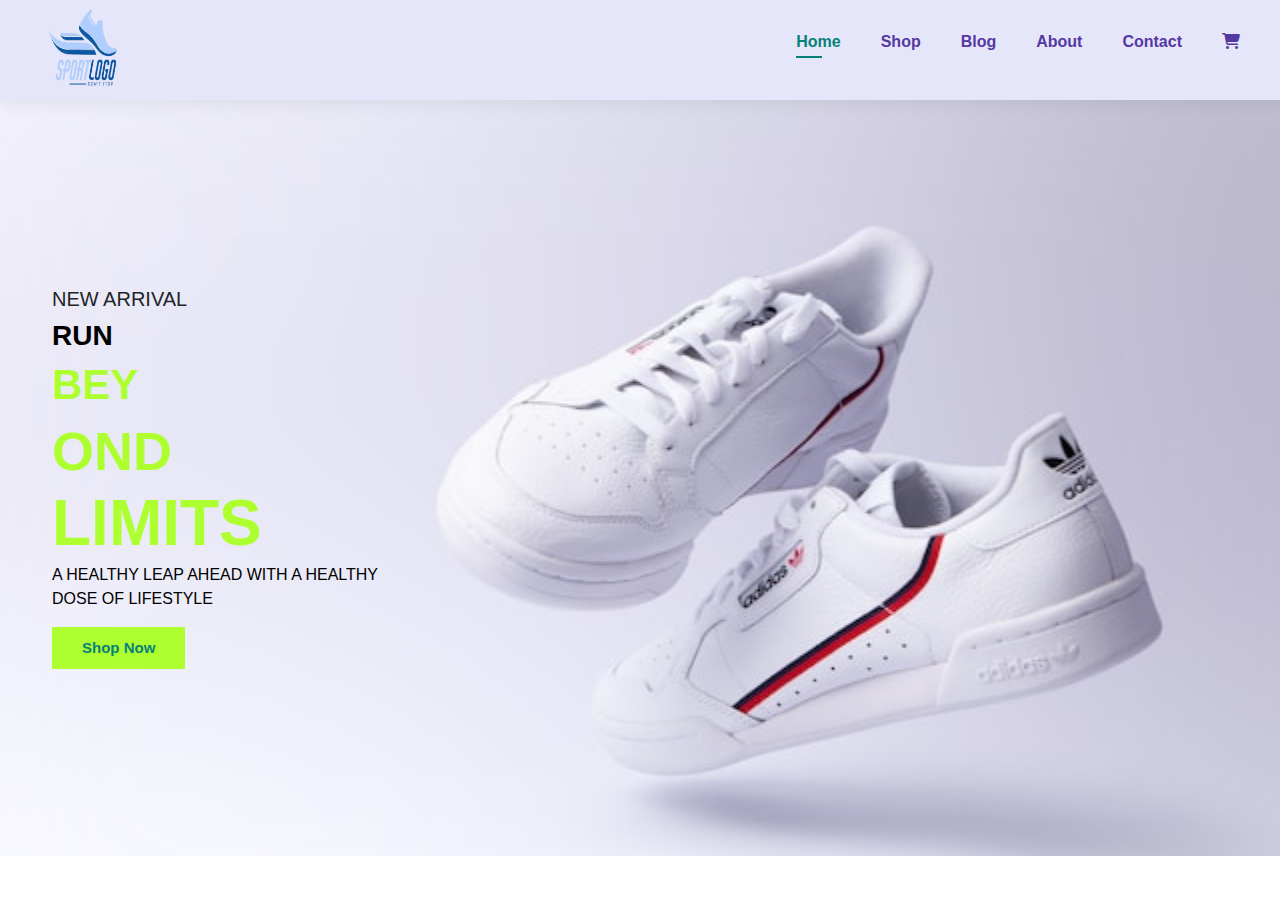
==== E-commerce website/index.html @ 96313907 "Add files via upload" ====
<!DOCTYPE html>
<html lang="en">
<head>
    <meta charset="UTF-8">
    <meta name="viewport" content="width=device-width, initial-scale=1.0">
    <title>Veda Booties Tutorial</title>
    <link rel="stylesheet" href="style.css">
    <link href="https://cdn.jsdelivr.net/npm/bootstrap@5.3.3/dist/css/bootstrap.min.css" rel="stylesheet" 
    integrity="sha384-QWTKZyjpPEjISv5WaRU9OFeRpok6YctnYmDr5pNlyT2bRjXh0JMhjY6hW+ALEwIH" crossorigin="anonymous">
    <link rel="stylesheet" href="https://cdnjs.cloudflare.com/ajax/libs/font-awesome/6.5.2/css/all.min.css">
  </head>
<body>
  <section id="header">
    <a href="#"><img src="images/img1.png"  class="logo1" height="130" width="130"></a>

    <div>
      <ul id="navbar">
        <li><a class="active" href="front.html">Home</a></li>
        <li><a href="shop.html">Shop</a></li>
        <li><a href="blog.html">Blog</a></li>
        <li><a href="about.html">About</a></li>
        <li><a href="contact.html">Contact</a></li>
        <li><a href="cart.html"><i class="fa-solid fa-cart-shopping"></i></a></li>
      </ul>
    </div>
  </section>

  <section id="hero">
    <h5>NEW ARRIVAL</h5>
    <h4><B>RUN</B></h4>
    <h3><B>BEY</B></h3>
    <h2><B>OND</B></h2>
    <h1><B>LIMITS</B></h1>
    <p>A HEALTHY LEAP AHEAD WITH A HEALTHY <br> DOSE OF LIFESTYLE</p>
    <button>Shop Now</button>
    

  </section>
  
    <script src="https://cdn.jsdelivr.net/npm/bootstrap@5.3.3/dist/js/bootstrap.bundle.min.js" 
    integrity="sha384-YvpcrYf0tY3lHB60NNkmXc5s9fDVZLESaAA55NDzOxhy9GkcIdslK1eN7N6jIeHz" crossorigin="anonymous"></script>
    <script src="script.js"></script>
  </body> 
</html>
---- E-commerce website/style.css ----
@import url(`https://fonts.googleapis.com/css?family=Spartan&display=swap`); 
* {
    margin: 0;
    padding: 0;
    box-sizing: border-box;
    font-family: 'Spartan',sans-serif;
}

h1  b {
    font-size: 64px;
    line-height: 64px;
    color: greenyellow;
}

h2 b {
    font-size: 54px;
    line-height: 64px;
    color: greenyellow;
}

h3 b {
    font-size: 42px;
    color: greenyellow;
}
h4 b {
    font-size: 28px;
    color: black;
}

h6 {
    font-weight: 700;
    font-size: 12px;
}

p {
   font-size: 16px;
   color: black;
   margin: 15px 0 20px 0;
}

.section-p1 {
    padding: 40px 80px;
}

body {
    width: 100%;
}


#header{
    display: flex;
    align-items: center;
    justify-content: space-between;
    padding: 10px 20px;
    background-color: lavender;
    box-shadow: 0 5px 15px rgba(0, 0, 0, 0.06);
    height: 100px;
    z-index: 999;
    position: sticky;
    top: 0;
    left: 0;
}

#navbar {
    display: flex;
    align-items: center;
    justify-content: center;
}

#navbar li {
    list-style: none;
    padding: 0 20px;
    position: relative;
}

#navbar li a {
    text-decoration: none;
    font-size: 16px;
    font-weight: 600;
    color: #5638a2;
    transition: 0.3s ease;
}

#navbar li a:hover,
#navbar li a.active {
    color: #088178;
}

#navbar li a.active::after,
#navbar li a:hover::after {
    content: "";
    width: 30%;
    height: 2px;
    background: #088178;
    position: absolute;
    bottom: -4px;
    left: 20px;
}

#hero {
    background-image: url("images/img3.jpg");
    height: 84vh;
    width: 100%;
    background-size: cover;
    background-position: top 25% right 0;
    padding: 0 52px;
    display: flex;
    flex-direction: column;
    align-items: flex-start;
    justify-content: center;
}

#hero button {
    background-color: greenyellow;
    color: #088178;
    border: 0;
    padding: 10px 30px;
    cursor: pointer;
    font-weight: 700;
    font-size: 15px;
}
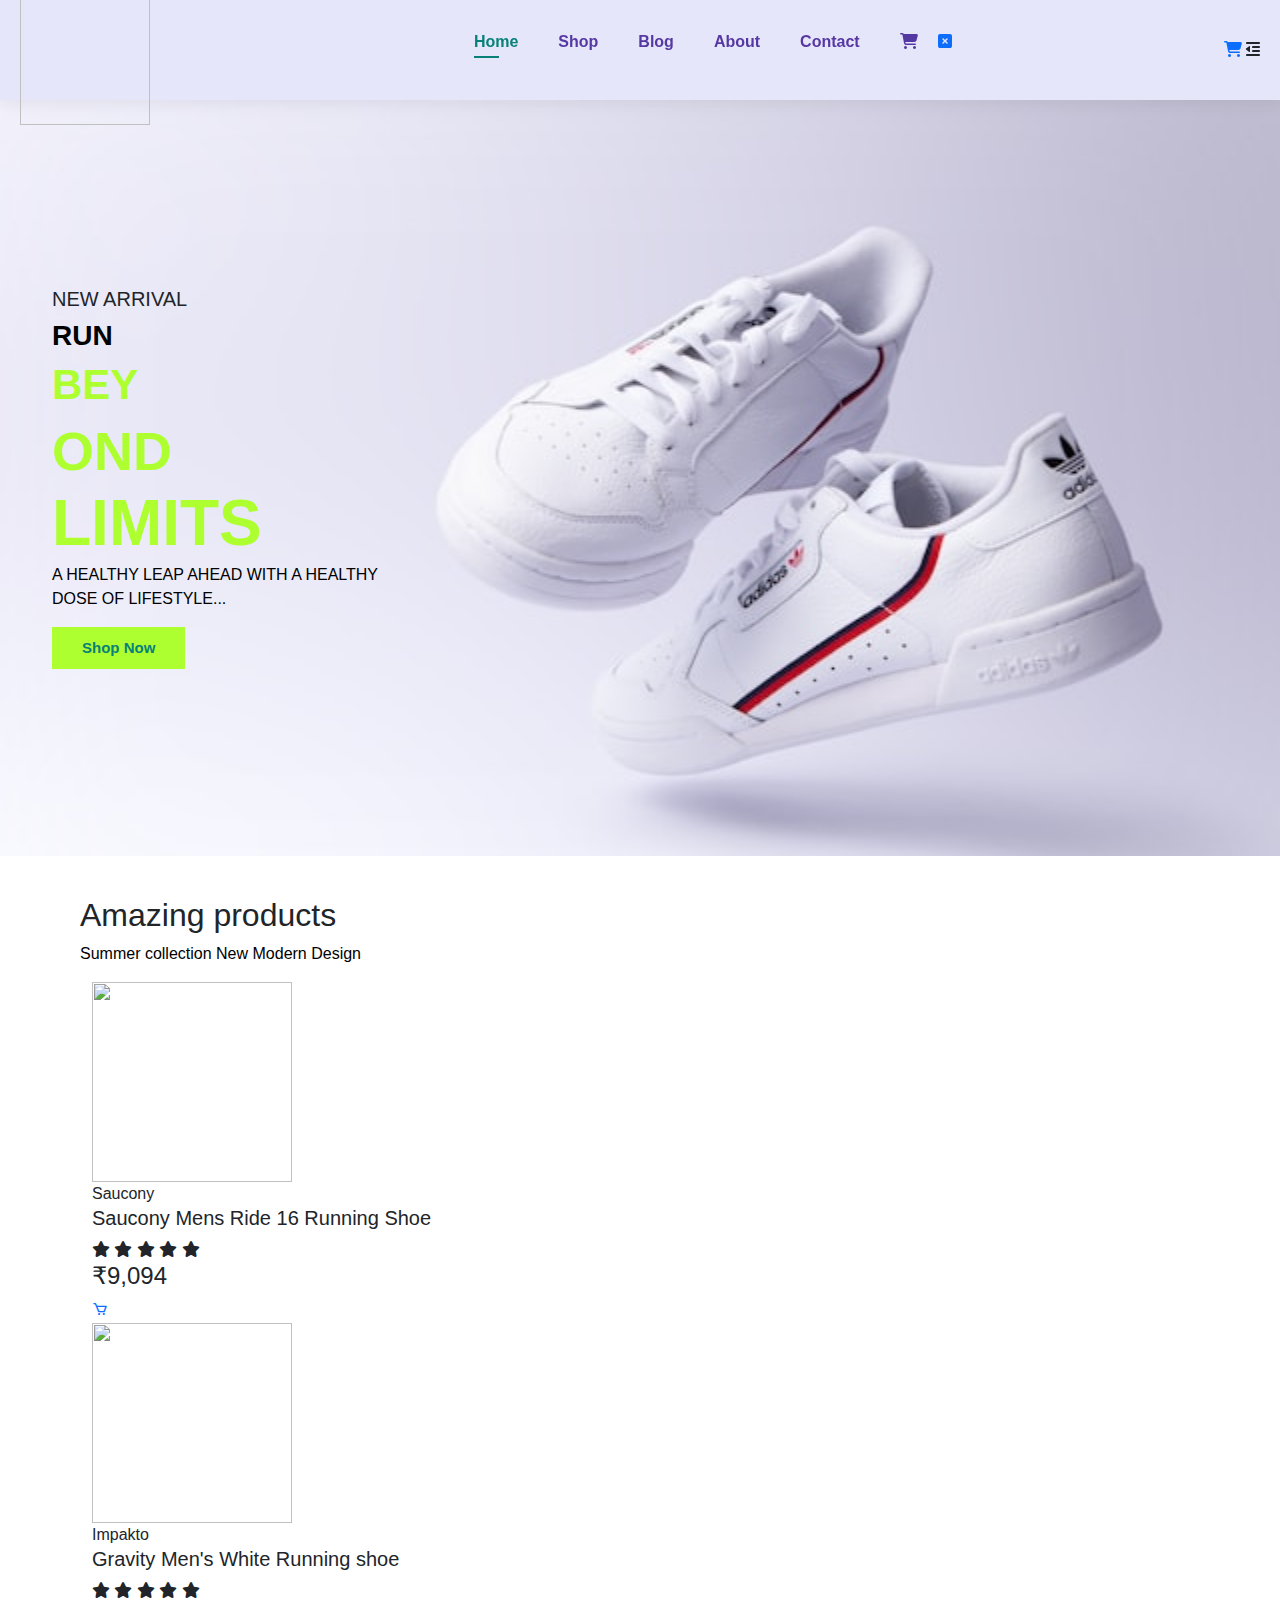
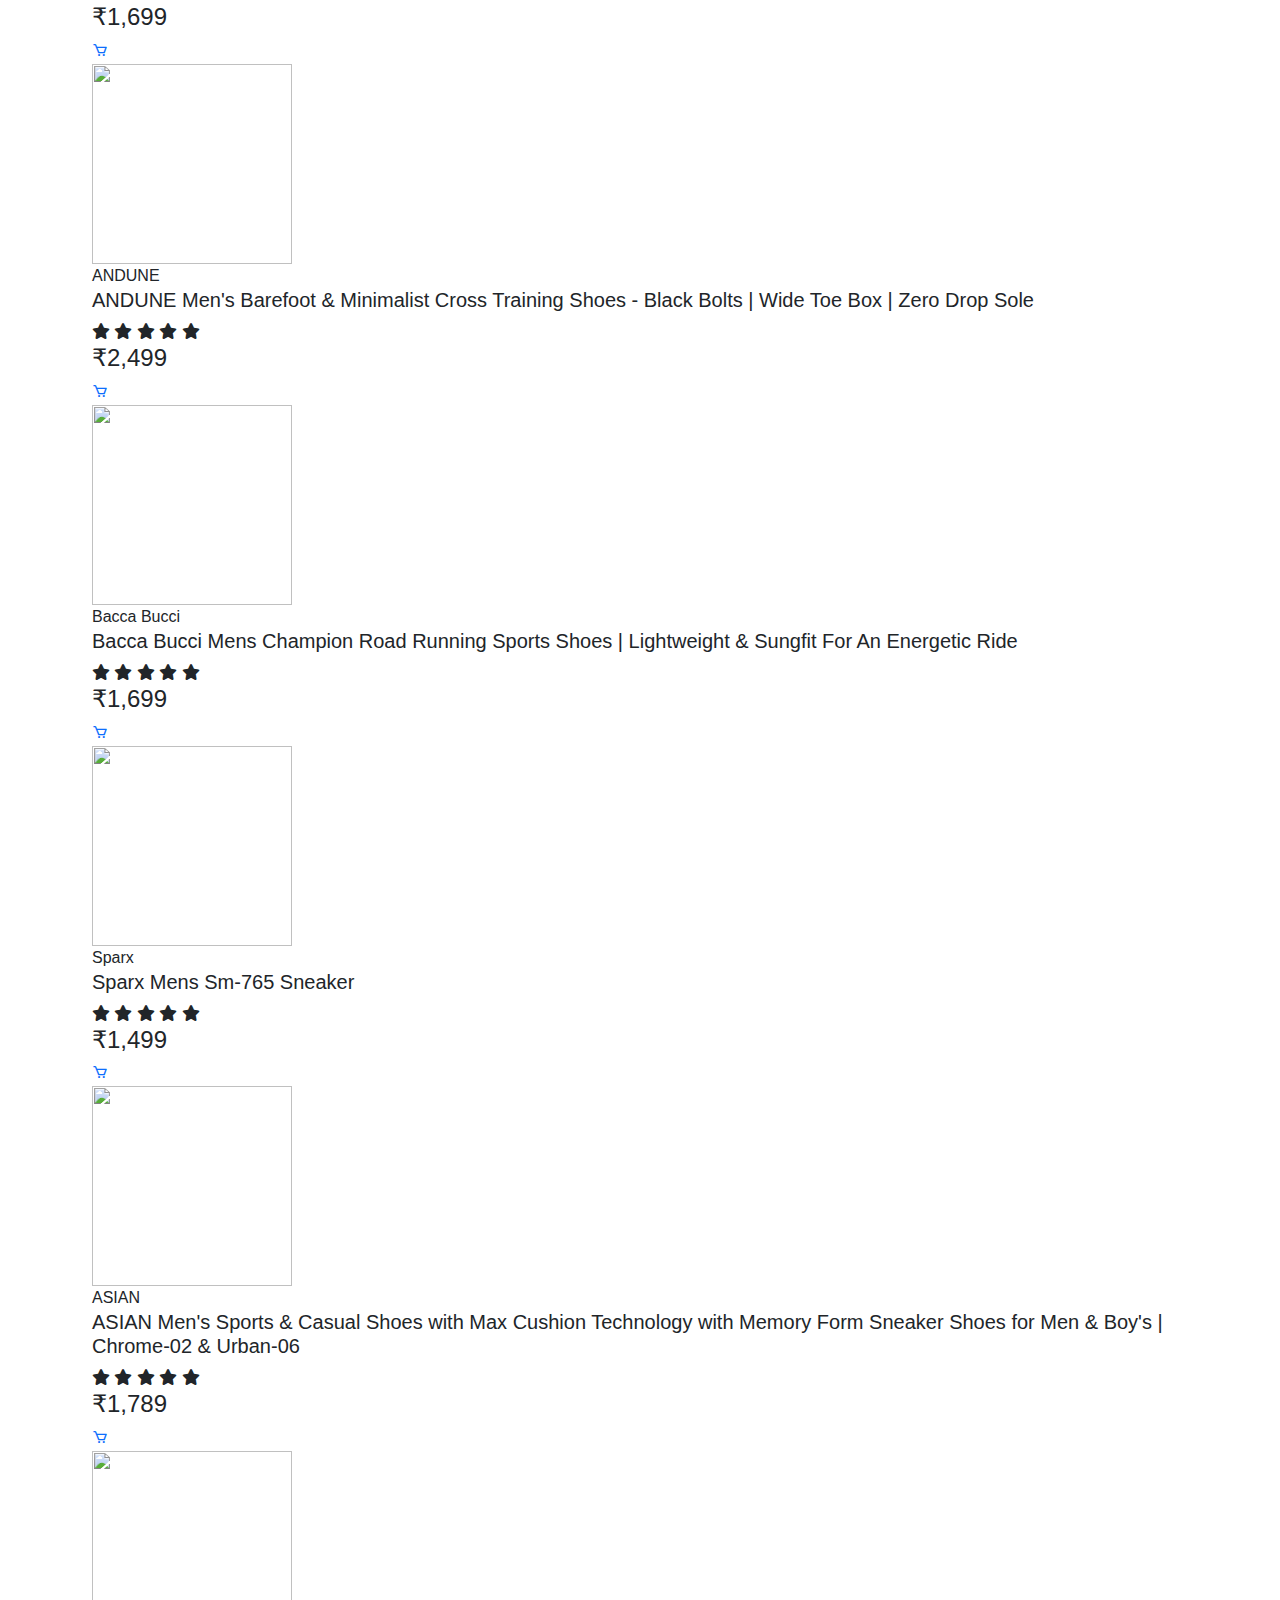
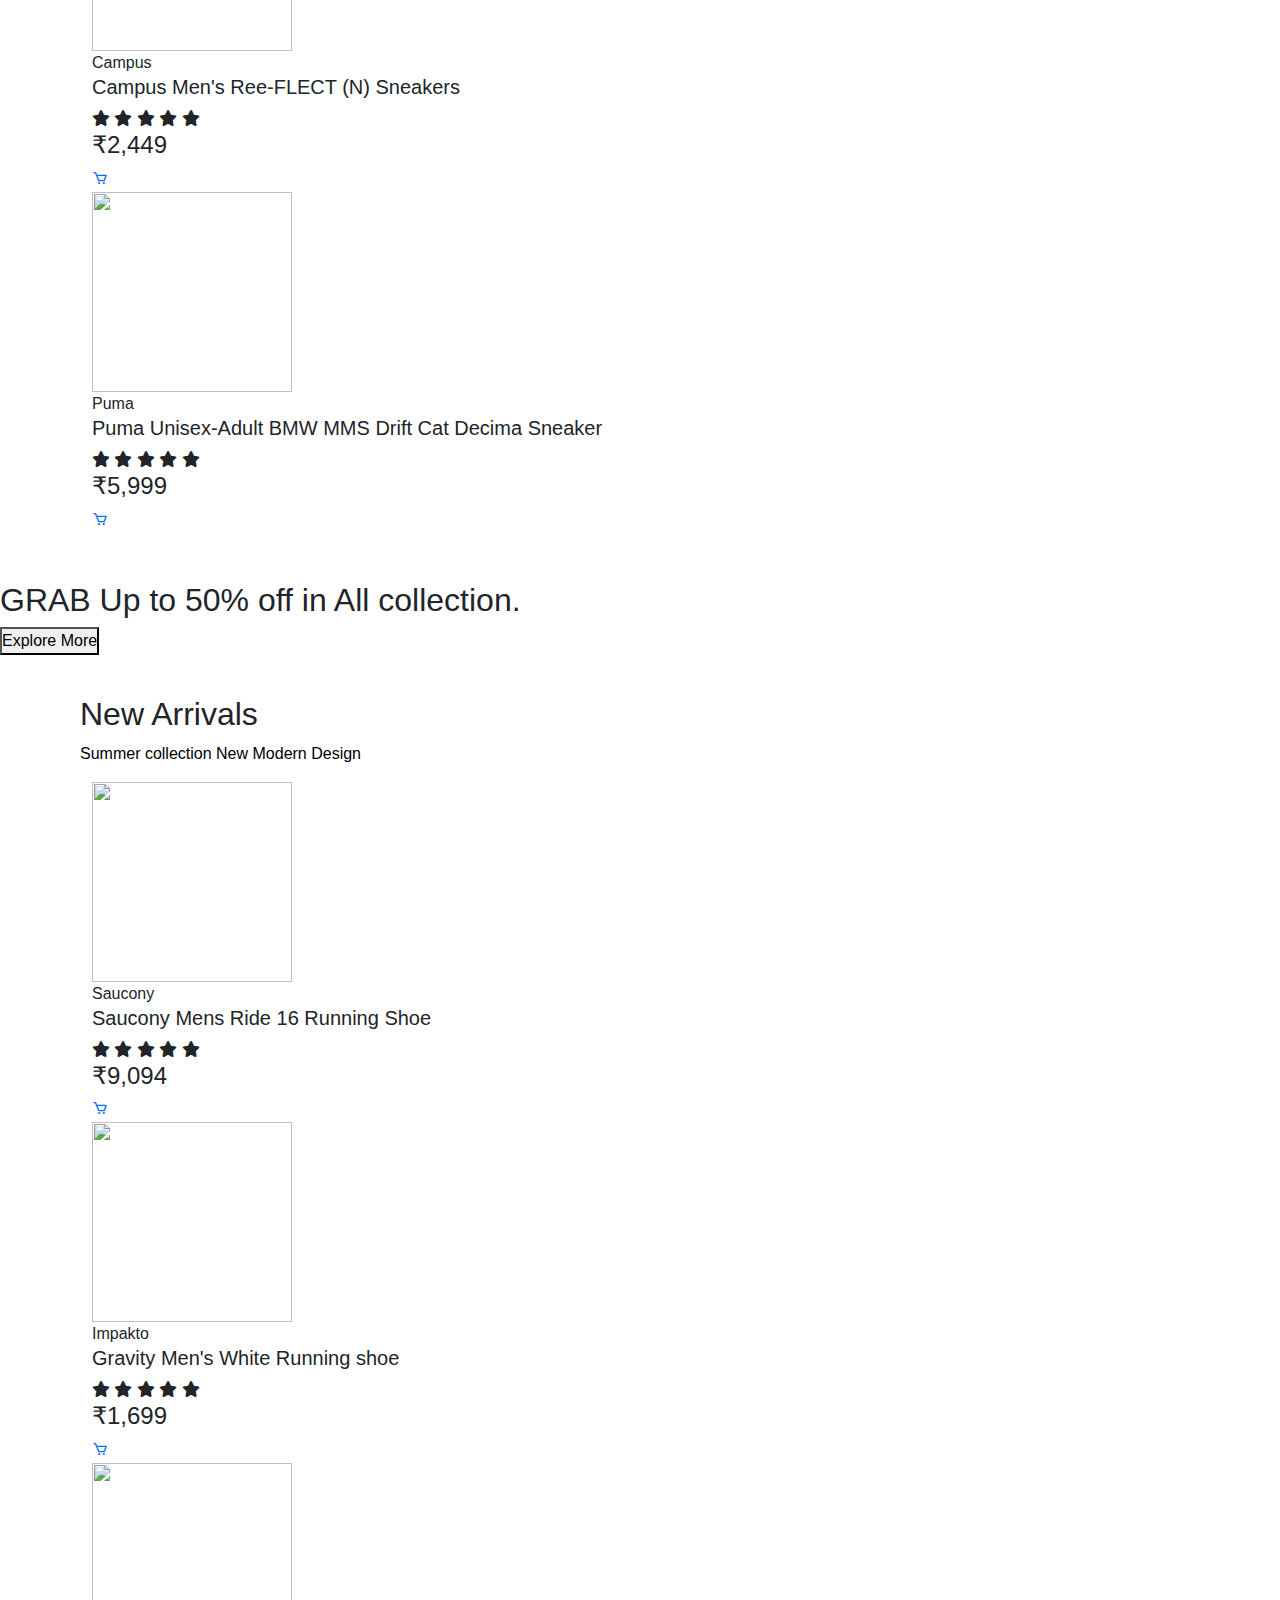
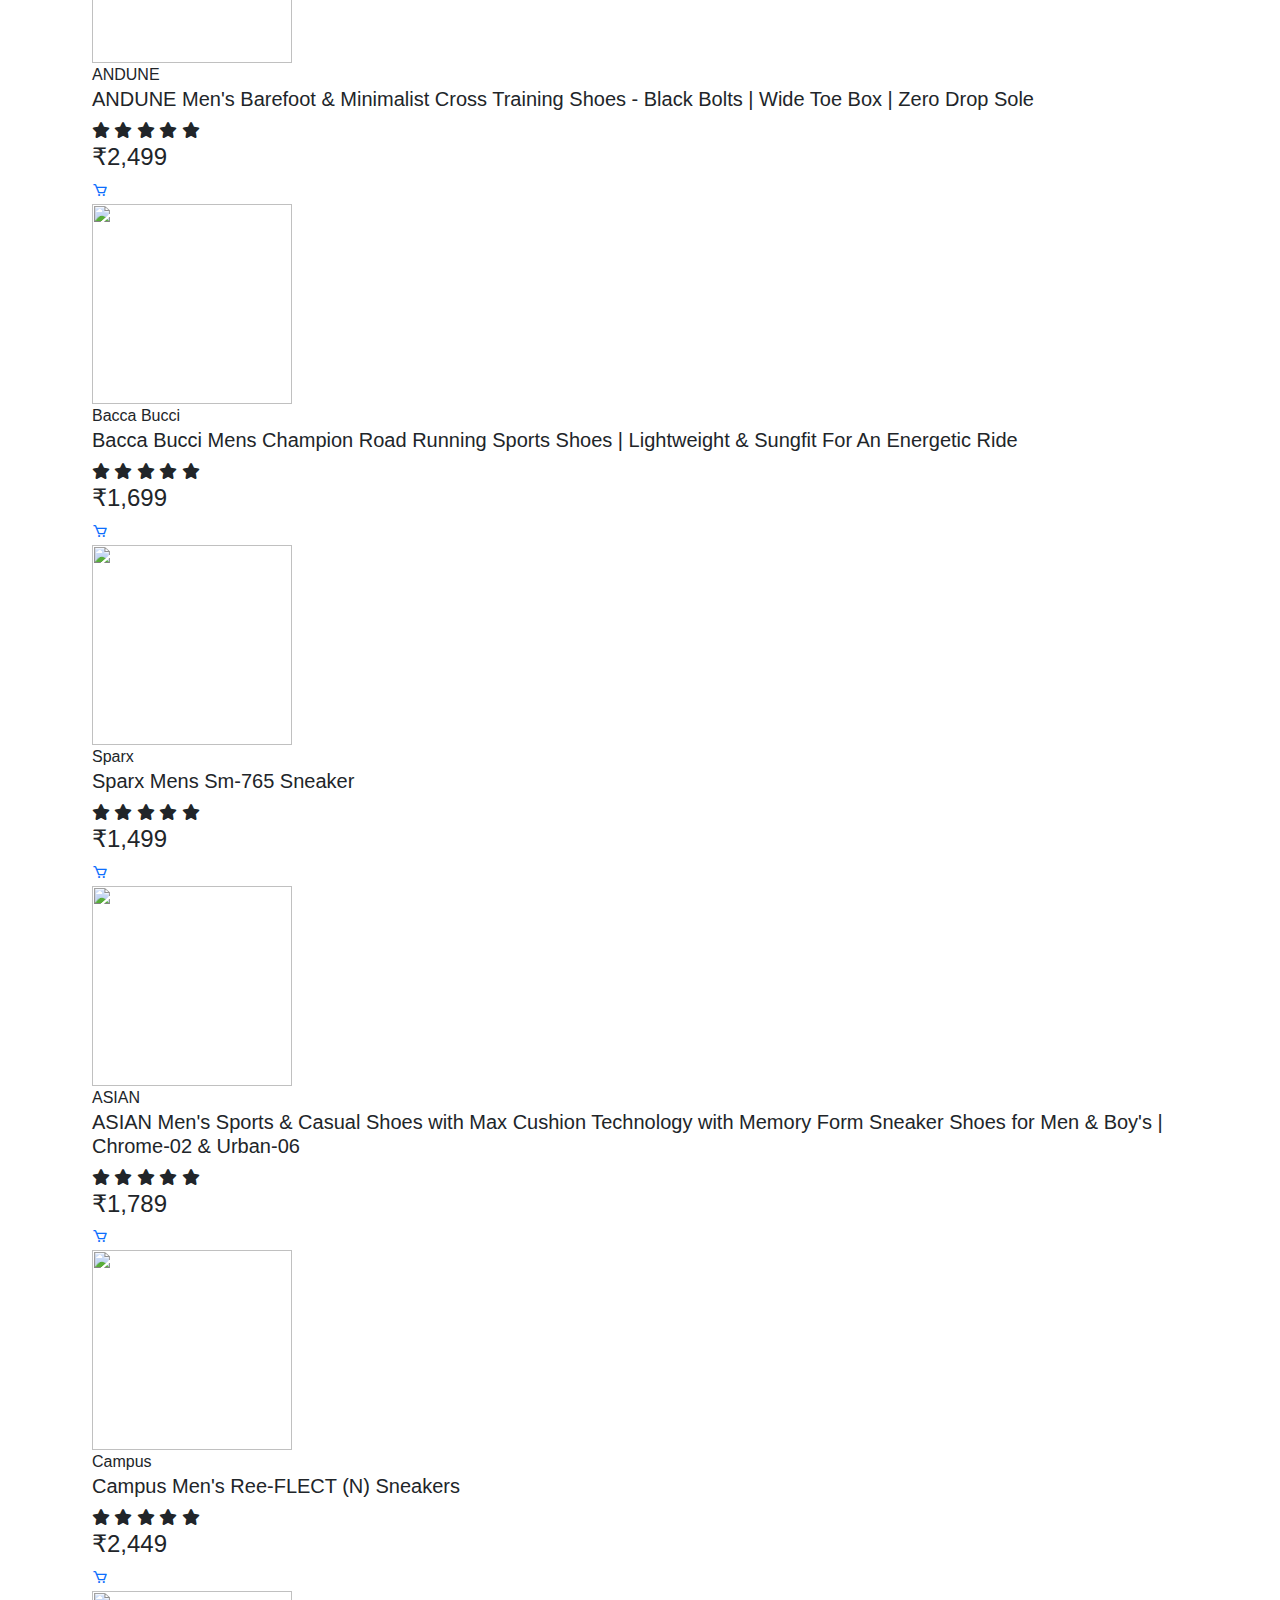
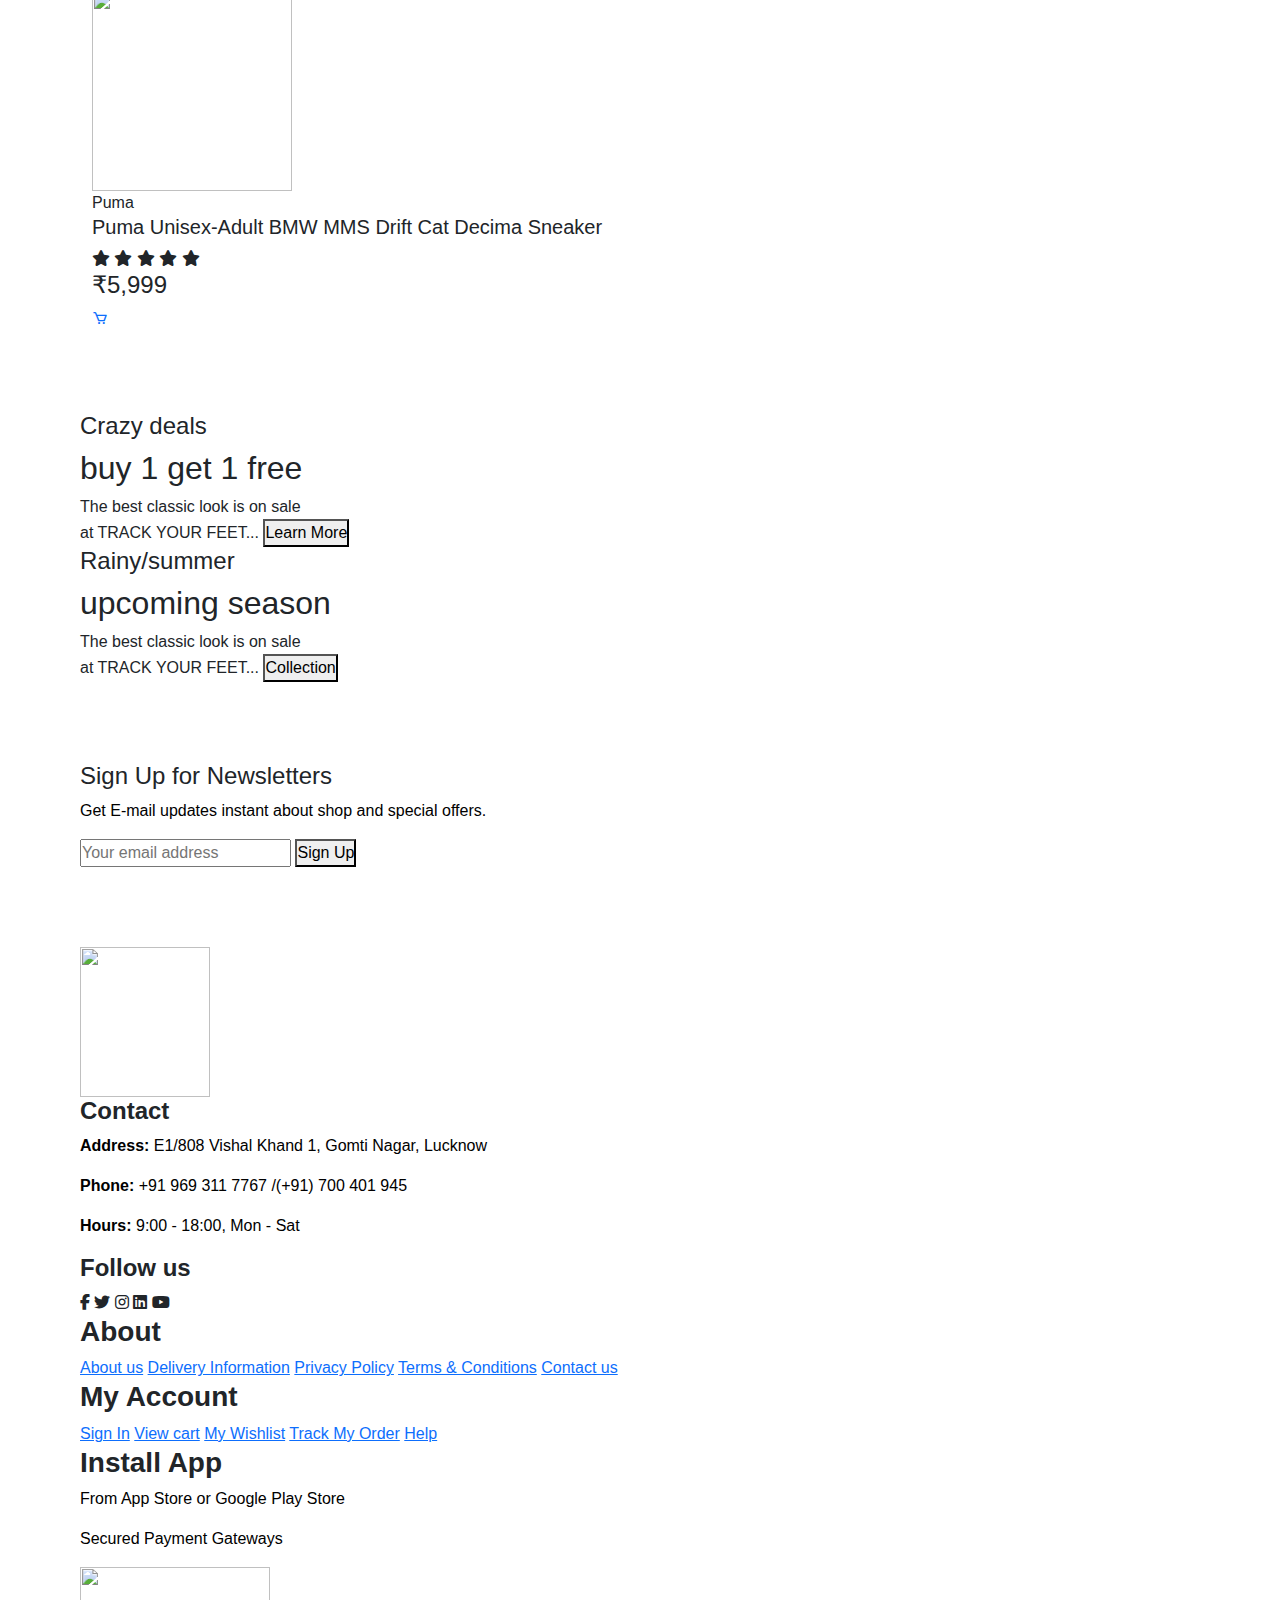
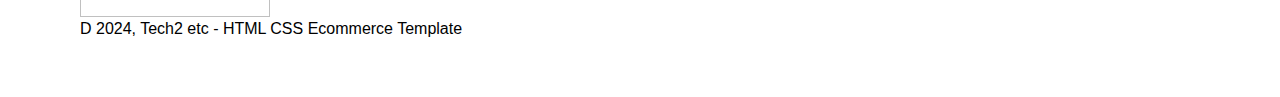
==== commit af316e30: "Updated index.html" ====
--- a/E-commerce website/index.html
+++ b/E-commerce website/index.html
@@ -8,20 +8,26 @@
     <link href="https://cdn.jsdelivr.net/npm/bootstrap@5.3.3/dist/css/bootstrap.min.css" rel="stylesheet" 
     integrity="sha384-QWTKZyjpPEjISv5WaRU9OFeRpok6YctnYmDr5pNlyT2bRjXh0JMhjY6hW+ALEwIH" crossorigin="anonymous">
     <link rel="stylesheet" href="https://cdnjs.cloudflare.com/ajax/libs/font-awesome/6.5.2/css/all.min.css">
+    <link rel="stylesheet" href="https://unpkg.com/boxicons@2.1.4/css/boxicons.min.css">
   </head>
 <body>
   <section id="header">
-    <a href="#"><img src="images/img1.png"  class="logo1" height="130" width="130"></a>
+    <a href="#"><img src="images/logo2.png"  class="logo1" height="150" width="130"></a>
 
     <div>
       <ul id="navbar">
-        <li><a class="active" href="front.html">Home</a></li>
+        <li><a class="active" href="index.html">Home</a></li>
         <li><a href="shop.html">Shop</a></li>
         <li><a href="blog.html">Blog</a></li>
         <li><a href="about.html">About</a></li>
         <li><a href="contact.html">Contact</a></li>
-        <li><a href="cart.html"><i class="fa-solid fa-cart-shopping"></i></a></li>
+        <li id="lg-bag"><a href="cart.html"><i class="fa-solid fa-cart-shopping"></i></a></li>
+        <a href="#" id="close"><i class="fa-solid fa-square-xmark"></i></a>
       </ul>
+    </div>
+    <div id="mobile">
+      <a href="cart.html"><i class="fa-solid fa-cart-shopping"></i></a>
+      <i id="bar" class="fas fa-outdent"></i>
     </div>
   </section>
 
@@ -31,14 +37,371 @@
     <h3><B>BEY</B></h3>
     <h2><B>OND</B></h2>
     <h1><B>LIMITS</B></h1>
-    <p>A HEALTHY LEAP AHEAD WITH A HEALTHY <br> DOSE OF LIFESTYLE</p>
+    <p>A HEALTHY LEAP AHEAD WITH A HEALTHY <br> DOSE OF LIFESTYLE...</p>
     <button>Shop Now</button>
     
 
   </section>
+
+  <section id="product1" class="section-p1">
+    <h2>Amazing products</h2>
+    <p>Summer collection New Modern Design</p>
+    <div class="container">
+      <div class="cont">
+        <img src="images/F1.jpg" alt="" height="200px" width="200px" >
+        <div class="des">
+          <span>Saucony</span>
+          <h5> Saucony Mens Ride 16 Running Shoe</h5>
+        <div class="star">
+          <i class="fas fa-star"></i>
+          <i class="fas fa-star"></i>
+          <i class="fas fa-star"></i>
+          <i class="fas fa-star"></i>
+          <i class="fas fa-star"></i>
+        </div>
+        <h4>₹9,094</h4>
+        </div>
+      <a href="#"><i class="bx bx-cart cart"></i></a>
+    </div>
+  <div class="cont">
+    <img src="images/F2.jpg" alt="" height="200px" width="200px" >
+    <div class="des">
+      <span>Impakto</span>
+      <h5> Gravity Men's White Running shoe</h5>
+    <div class="star">
+      <i class="fas fa-star"></i>
+      <i class="fas fa-star"></i>
+      <i class="fas fa-star"></i>
+      <i class="fas fa-star"></i>
+      <i class="fas fa-star"></i>
+    </div>
+    <h4>₹1,699</h4>
+    </div>
+  <a href="#"><i class="bx bx-cart cart"></i></a>
+</div>
+<div class="cont">
+  <img src="images/F3.jpg" alt="" height="200px" width="200px" >
+  <div class="des">
+    <span>ANDUNE</span>
+    <h5> ANDUNE Men's Barefoot & Minimalist Cross Training Shoes - Black Bolts | Wide Toe Box | Zero Drop Sole</h5>
+  <div class="star">
+    <i class="fas fa-star"></i>
+    <i class="fas fa-star"></i>
+    <i class="fas fa-star"></i>
+    <i class="fas fa-star"></i>
+    <i class="fas fa-star"></i>
+  </div>
+  <h4>₹2,499</h4>
+  </div>
+<a href="#"><i class="bx bx-cart cart"></i></a>
+</div>
+<div class="cont">
+  <img src="images/F4.jpg" alt="" height="200px" width="200px" >
+  <div class="des">
+    <span>Bacca Bucci</span>
+    <h5> Bacca Bucci Mens Champion Road Running Sports Shoes | Lightweight & Sungfit For An Energetic Ride</h5>
+  <div class="star">
+    <i class="fas fa-star"></i>
+    <i class="fas fa-star"></i>
+    <i class="fas fa-star"></i>
+    <i class="fas fa-star"></i>
+    <i class="fas fa-star"></i>
+  </div>
+  <h4>₹1,699</h4>
+  </div>
+<a href="#"><i class="bx bx-cart cart"></i></a>
+</div>
+<div class="cont">
+  <img src="images/F5.jpg" alt="" height="200px" width="200px" >
+  <div class="des">
+    <span>Sparx</span>
+    <h5> Sparx Mens Sm-765 Sneaker</h5>
+  <div class="star">
+    <i class="fas fa-star"></i>
+    <i class="fas fa-star"></i>
+    <i class="fas fa-star"></i>
+    <i class="fas fa-star"></i>
+    <i class="fas fa-star"></i>
+  </div>
+  <h4>₹1,499</h4>
+  </div>
+<a href="#"><i class="bx bx-cart cart"></i></a>
+</div>
+<div class="cont">
+  <img src="images/F6.jpg" alt="" height="200px" width="200px" >
+  <div class="des">
+    <span>ASIAN</span>
+    <h5> ASIAN Men's Sports & Casual Shoes with Max Cushion Technology with Memory Form Sneaker Shoes for Men & Boy's | Chrome-02 & Urban-06 </h5>
+  <div class="star">
+    <i class="fas fa-star"></i>
+    <i class="fas fa-star"></i>
+    <i class="fas fa-star"></i>
+    <i class="fas fa-star"></i>
+    <i class="fas fa-star"></i>
+  </div>
+  <h4>₹1,789</h4>
+  </div>
+<a href="#"><i class="bx bx-cart cart"></i></a>
+</div>
+<div class="cont">
+  <img src="images/F7.jpg" alt="" height="200px" width="200px" >
+  <div class="des">
+    <span>Campus</span>
+    <h5> Campus Men's Ree-FLECT (N) Sneakers</h5>
+  <div class="star">
+    <i class="fas fa-star"></i>
+    <i class="fas fa-star"></i>
+    <i class="fas fa-star"></i>
+    <i class="fas fa-star"></i>
+    <i class="fas fa-star"></i>
+  </div>
+  <h4>₹2,449</h4>
+  </div>
+<a href="#"><i class="bx bx-cart cart"></i></a>
+</div>
+<div class="cont">
+  <img src="images/F8.jpg" alt="" height="200px" width="200px" >
+  <div class="des">
+    <span>Puma</span>
+    <h5> Puma Unisex-Adult BMW MMS Drift Cat Decima Sneaker </h5>
+  <div class="star">
+    <i class="fas fa-star"></i>
+    <i class="fas fa-star"></i>
+    <i class="fas fa-star"></i>
+    <i class="fas fa-star"></i>
+    <i class="fas fa-star"></i>
+  </div>
+  <h4>₹5,999</h4>
+  </div>
+<a href="#"><i class="bx bx-cart cart"></i></a>
+</div>
+    </div>
+  </section>
+
+  <section id="banner" class="section-m1">
+    <h4><B></B></h4>
+    <h2>GRAB Up to <span>50% off</span> in All collection.</h2>
+    <button class="normal">Explore More</button>
+  </section>
+
+  <section id="product1" class="section-p1">
+    <h2>New Arrivals</h2>
+    <p>Summer collection New Modern Design</p>
+    <div class="container">
+      <div class="cont">
+        <img src="images/F1.jpg" alt="" height="200px" width="200px" >
+        <div class="des">
+          <span>Saucony</span>
+          <h5> Saucony Mens Ride 16 Running Shoe</h5>
+        <div class="star">
+          <i class="fas fa-star"></i>
+          <i class="fas fa-star"></i>
+          <i class="fas fa-star"></i>
+          <i class="fas fa-star"></i>
+          <i class="fas fa-star"></i>
+        </div>
+        <h4>₹9,094</h4>
+        </div>
+      <a href="#"><i class="bx bx-cart cart"></i></a>
+    </div>
+  <div class="cont">
+    <img src="images/F2.jpg" alt="" height="200px" width="200px" >
+    <div class="des">
+      <span>Impakto</span>
+      <h5> Gravity Men's White Running shoe</h5>
+    <div class="star">
+      <i class="fas fa-star"></i>
+      <i class="fas fa-star"></i>
+      <i class="fas fa-star"></i>
+      <i class="fas fa-star"></i>
+      <i class="fas fa-star"></i>
+    </div>
+    <h4>₹1,699</h4>
+    </div>
+  <a href="#"><i class="bx bx-cart cart"></i></a>
+</div>
+<div class="cont">
+  <img src="images/F3.jpg" alt="" height="200px" width="200px" >
+  <div class="des">
+    <span>ANDUNE</span>
+    <h5> ANDUNE Men's Barefoot & Minimalist Cross Training Shoes - Black Bolts | Wide Toe Box | Zero Drop Sole</h5>
+  <div class="star">
+    <i class="fas fa-star"></i>
+    <i class="fas fa-star"></i>
+    <i class="fas fa-star"></i>
+    <i class="fas fa-star"></i>
+    <i class="fas fa-star"></i>
+  </div>
+  <h4>₹2,499</h4>
+  </div>
+<a href="#"><i class="bx bx-cart cart"></i></a>
+</div>
+<div class="cont">
+  <img src="images/F4.jpg" alt="" height="200px" width="200px" >
+  <div class="des">
+    <span>Bacca Bucci</span>
+    <h5> Bacca Bucci Mens Champion Road Running Sports Shoes | Lightweight & Sungfit For An Energetic Ride</h5>
+  <div class="star">
+    <i class="fas fa-star"></i>
+    <i class="fas fa-star"></i>
+    <i class="fas fa-star"></i>
+    <i class="fas fa-star"></i>
+    <i class="fas fa-star"></i>
+  </div>
+  <h4>₹1,699</h4>
+  </div>
+<a href="#"><i class="bx bx-cart cart"></i></a>
+</div>
+<div class="cont">
+  <img src="images/F5.jpg" alt="" height="200px" width="200px" >
+  <div class="des">
+    <span>Sparx</span>
+    <h5> Sparx Mens Sm-765 Sneaker</h5>
+  <div class="star">
+    <i class="fas fa-star"></i>
+    <i class="fas fa-star"></i>
+    <i class="fas fa-star"></i>
+    <i class="fas fa-star"></i>
+    <i class="fas fa-star"></i>
+  </div>
+  <h4>₹1,499</h4>
+  </div>
+<a href="#"><i class="bx bx-cart cart"></i></a>
+</div>
+<div class="cont">
+  <img src="images/F6.jpg" alt="" height="200px" width="200px" >
+  <div class="des">
+    <span>ASIAN</span>
+    <h5> ASIAN Men's Sports & Casual Shoes with Max Cushion Technology with Memory Form Sneaker Shoes for Men & Boy's | Chrome-02 & Urban-06 </h5>
+  <div class="star">
+    <i class="fas fa-star"></i>
+    <i class="fas fa-star"></i>
+    <i class="fas fa-star"></i>
+    <i class="fas fa-star"></i>
+    <i class="fas fa-star"></i>
+  </div>
+  <h4>₹1,789</h4>
+  </div>
+<a href="#"><i class="bx bx-cart cart"></i></a>
+</div>
+<div class="cont">
+  <img src="images/F7.jpg" alt="" height="200px" width="200px" >
+  <div class="des">
+    <span>Campus</span>
+    <h5> Campus Men's Ree-FLECT (N) Sneakers</h5>
+  <div class="star">
+    <i class="fas fa-star"></i>
+    <i class="fas fa-star"></i>
+    <i class="fas fa-star"></i>
+    <i class="fas fa-star"></i>
+    <i class="fas fa-star"></i>
+  </div>
+  <h4>₹2,449</h4>
+  </div>
+<a href="#"><i class="bx bx-cart cart"></i></a>
+</div>
+<div class="cont">
+  <img src="images/F8.jpg" alt="" height="200px" width="200px" >
+  <div class="des">
+    <span>Puma</span>
+    <h5> Puma Unisex-Adult BMW MMS Drift Cat Decima Sneaker </h5>
+  <div class="star">
+    <i class="fas fa-star"></i>
+    <i class="fas fa-star"></i>
+    <i class="fas fa-star"></i>
+    <i class="fas fa-star"></i>
+    <i class="fas fa-star"></i>
+  </div>
+  <h4>₹5,999</h4>
+  </div>
+<a href="#"><i class="bx bx-cart cart"></i></a>
+</div>
+    </div>
+  </section>
+
+  <section id="nw-banner" class="section-p1">
+    <div class="banner-box">
+      <h4>Crazy deals</h4>
+      <h2>buy 1 get 1 free</h2>
+      <span>The best classic look is on sale <br>at TRACK YOUR FEET...</span>
+      <button class="white">Learn More</button>
+    </div>
+    <div class="banner-box banner-box2">
+      <h4>Rainy/summer</h4>
+      <h2>upcoming season</h2>
+      <span>The best classic look is on sale <br>at TRACK YOUR FEET...</span>
+      <button class="white">Collection</button>
+    </div>
+    
+  </section>
+
+  <section id="newsletter" class="section-p1 section-m1">
+    <div class="newstext">
+      <h4>Sign Up for Newsletters</h4>
+      <p>Get E-mail updates instant about shop and <span>special offers.</span></p>
+    </div>
+    <div class="form">
+      <input type="text" placeholder="Your email address">
+      <button class="normal">Sign Up</button>
+    </div>
+  </section>
+
+  <footer class="section-p1">
+    <div class="col">
+      <img class="logo" src="images/logo2.png" alt="" height="150" width="130" >
+      <h4><strong>Contact</strong></h4>
+      <p><strong>Address: </strong> E1/808 Vishal Khand 1, Gomti Nagar, Lucknow</p>
+      <p><strong>Phone: </strong> +91 969 311 7767 /(+91) 700 401 945</p>
+      <p><strong>Hours: </strong>9:00 - 18:00, Mon - Sat</p>
+      <div class="follow">
+        <h4><strong>Follow us</strong></h4>
+        <div class="icon">
+          <i class="fab fa-facebook-f"></i>
+          <i class="fab fa-twitter"></i>
+          <i class="fab fa-instagram"></i>
+          <i class="fab fa-linkedin"></i>
+          <i class="fab fa-youtube"></i>
+        </div>
+      </div>
+    </div>
+
+    <div class="col">
+      <h3><strong>About</strong></h3>
+      <a href="#">About us</a>
+      <a href="#">Delivery Information</a>
+      <a href="#">Privacy Policy</a>
+      <a href="#">Terms & Conditions</a>
+      <a href="#">Contact us</a>
+     </div>
+
+     <div class="col">
+      <h3><strong>My Account</strong></h3>
+      <a href="#">Sign In</a>
+      <a href="#">View cart</a>
+      <a href="#">My Wishlist</a>
+      <a href="#">Track My Order</a>
+      <a href="#">Help</a>
+     </div>
+
+     <div class="colinstall">
+      <h3><strong>Install App</strong></h3>
+      <p>From App Store or Google Play Store</p>
+      <div class="row">
+        <img src="images/app.png" alt=""  >
+        <img src="images/play.png" alt="" >
+      </div>
+      <p>Secured Payment Gateways </p>
+      <img src="images/pay.png" alt="" width="190" height="50">
+     </div>
+
+     <div class="copyright">
+      <p>D 2024, Tech2 etc - HTML CSS Ecommerce Template</p>
+     </div>
+  </footer>
+
   
     <script src="https://cdn.jsdelivr.net/npm/bootstrap@5.3.3/dist/js/bootstrap.bundle.min.js" 
     integrity="sha384-YvpcrYf0tY3lHB60NNkmXc5s9fDVZLESaAA55NDzOxhy9GkcIdslK1eN7N6jIeHz" crossorigin="anonymous"></script>
     <script src="script.js"></script>
   </body> 
-</html>+</html>
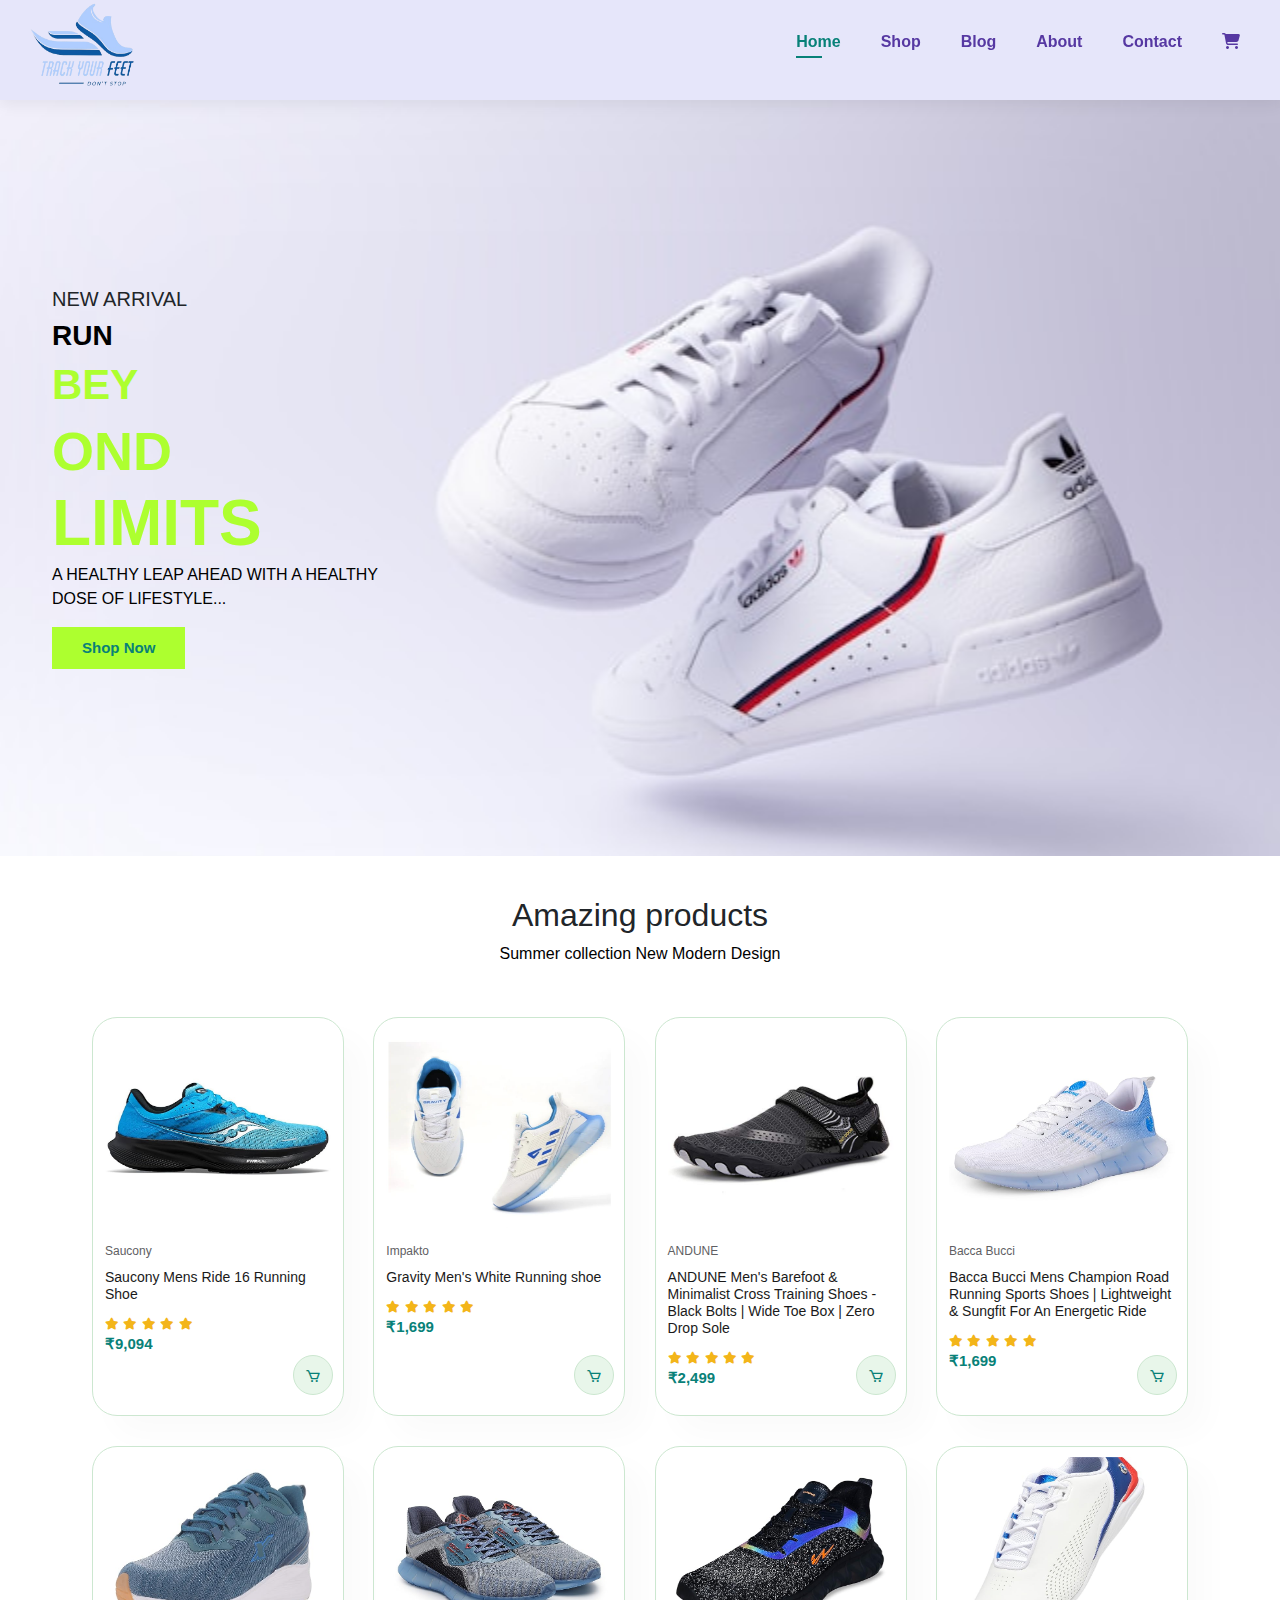
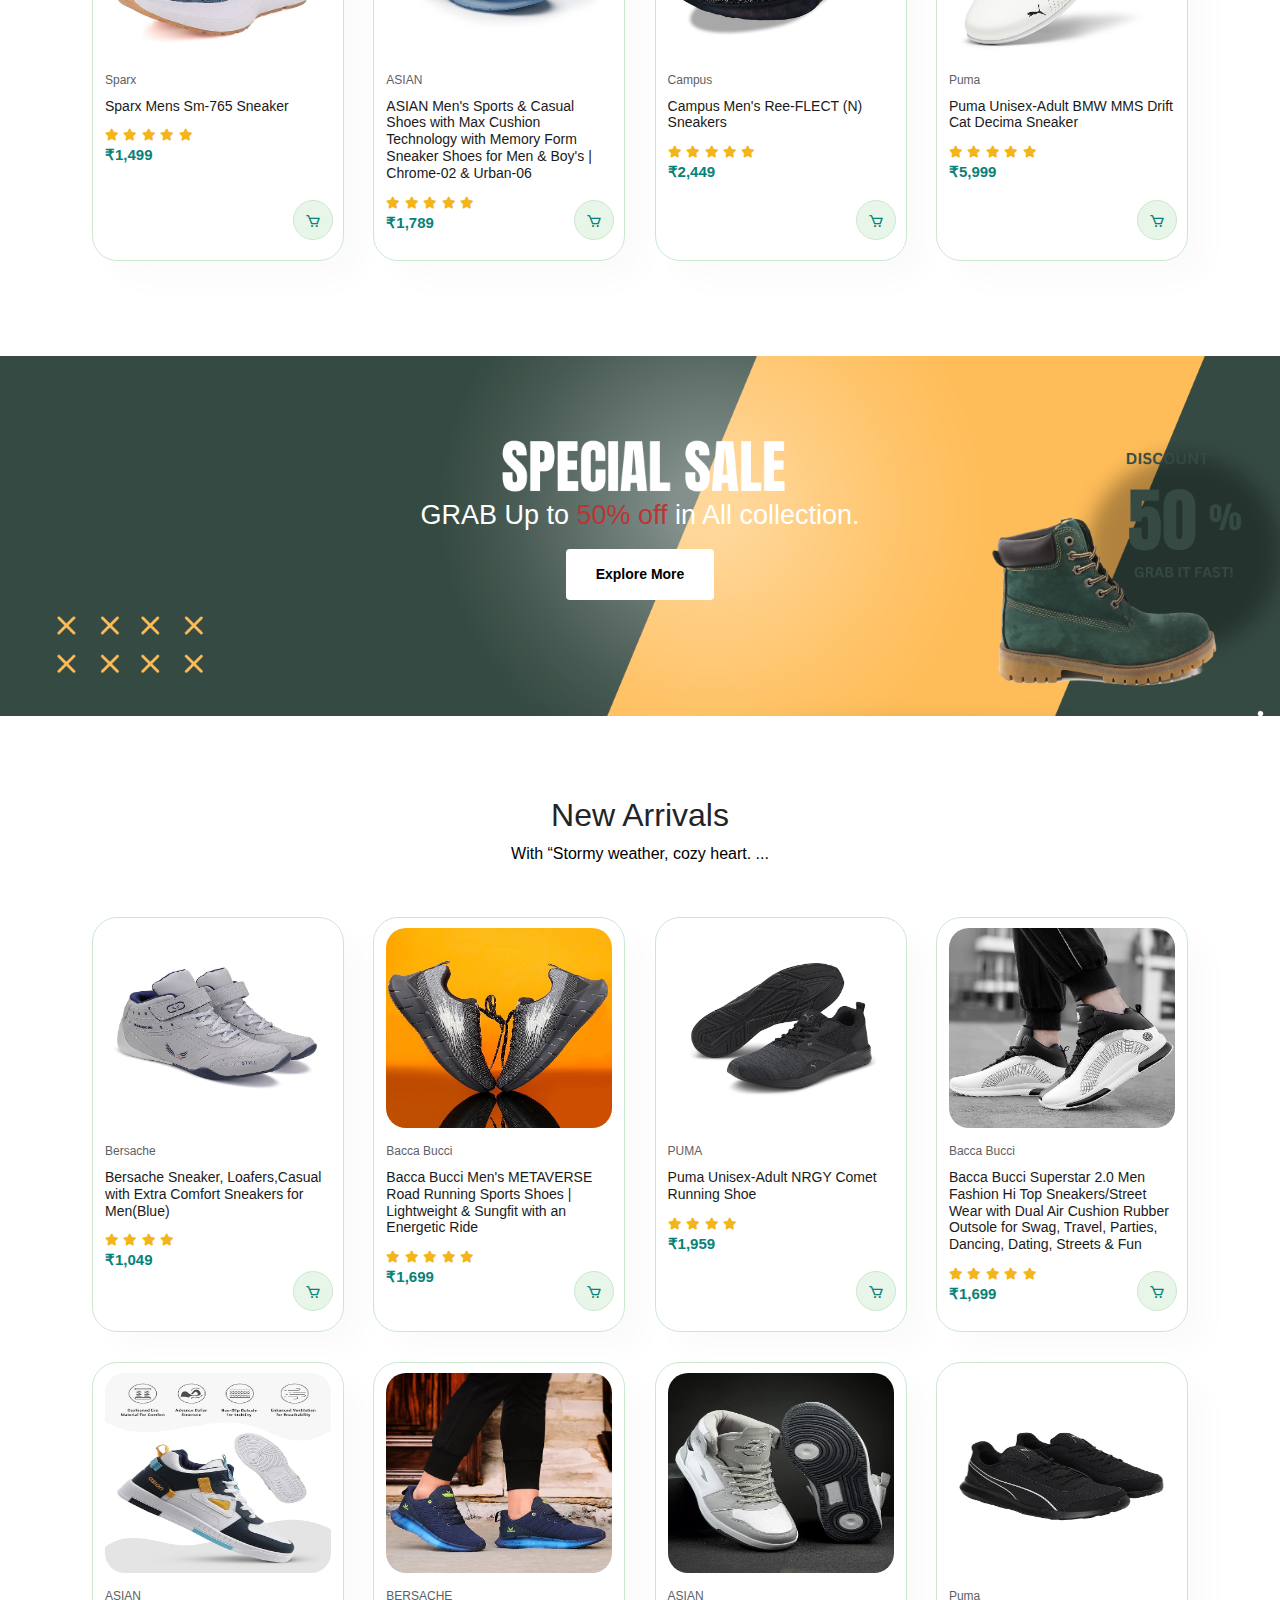
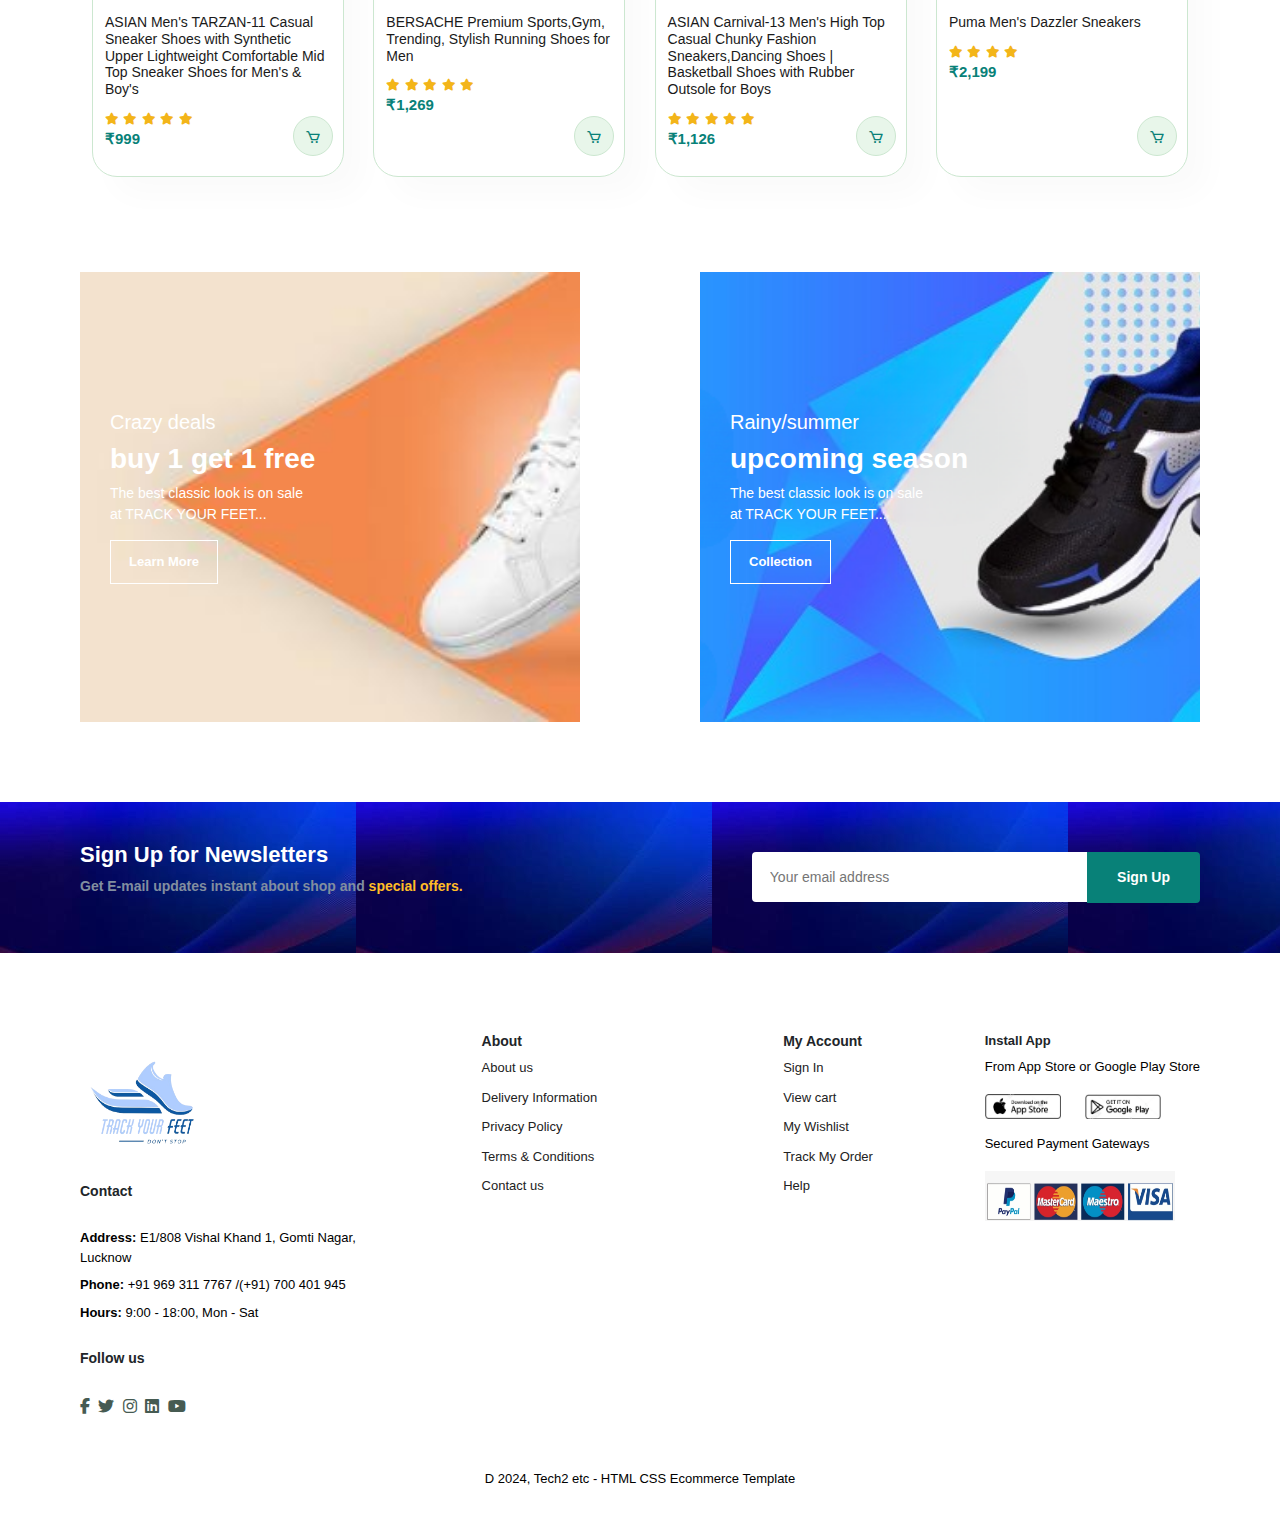
==== commit 96ac03c1: "Updated index.html" ====
--- a/E-commerce website/index.html
+++ b/E-commerce website/index.html
@@ -186,29 +186,29 @@
 
   <section id="product1" class="section-p1">
     <h2>New Arrivals</h2>
-    <p>Summer collection New Modern Design</p>
+    <p>With “Stormy weather, cozy heart. ... </p>
     <div class="container">
       <div class="cont">
-        <img src="images/F1.jpg" alt="" height="200px" width="200px" >
+        <img src="images/n1.jpg" alt="" height="200px" width="200px" >
         <div class="des">
-          <span>Saucony</span>
-          <h5> Saucony Mens Ride 16 Running Shoe</h5>
+          <span>Bersache</span>
+          <h5> Bersache Sneaker, Loafers,Casual with Extra Comfort Sneakers for Men(Blue)</h5>
         <div class="star">
           <i class="fas fa-star"></i>
           <i class="fas fa-star"></i>
           <i class="fas fa-star"></i>
           <i class="fas fa-star"></i>
-          <i class="fas fa-star"></i>
+          <i class=""></i>
         </div>
-        <h4>₹9,094</h4>
+        <h4>₹1,049</h4>
         </div>
       <a href="#"><i class="bx bx-cart cart"></i></a>
     </div>
   <div class="cont">
-    <img src="images/F2.jpg" alt="" height="200px" width="200px" >
+    <img src="images/n2.jpg" alt="" height="200px" width="200px" >
     <div class="des">
-      <span>Impakto</span>
-      <h5> Gravity Men's White Running shoe</h5>
+      <span>Bacca Bucci</span>
+      <h5> Bacca Bucci Men's METAVERSE Road Running Sports Shoes | Lightweight & Sungfit with an Energetic Ride</h5>
     <div class="star">
       <i class="fas fa-star"></i>
       <i class="fas fa-star"></i>
@@ -221,26 +221,26 @@
   <a href="#"><i class="bx bx-cart cart"></i></a>
 </div>
 <div class="cont">
-  <img src="images/F3.jpg" alt="" height="200px" width="200px" >
-  <div class="des">
-    <span>ANDUNE</span>
-    <h5> ANDUNE Men's Barefoot & Minimalist Cross Training Shoes - Black Bolts | Wide Toe Box | Zero Drop Sole</h5>
-  <div class="star">
-    <i class="fas fa-star"></i>
-    <i class="fas fa-star"></i>
-    <i class="fas fa-star"></i>
-    <i class="fas fa-star"></i>
-    <i class="fas fa-star"></i>
-  </div>
-  <h4>₹2,499</h4>
-  </div>
-<a href="#"><i class="bx bx-cart cart"></i></a>
-</div>
-<div class="cont">
-  <img src="images/F4.jpg" alt="" height="200px" width="200px" >
+  <img src="images/n3.jpg" alt="" height="200px" width="200px" >
+  <div class="des">
+    <span>PUMA</span>
+    <h5> Puma Unisex-Adult NRGY Comet Running Shoe</h5>
+  <div class="star">
+    <i class="fas fa-star"></i>
+    <i class="fas fa-star"></i>
+    <i class="fas fa-star"></i>
+    <i class="fas fa-star"></i>
+    <i class=""></i>
+  </div>
+  <h4>₹1,959</h4>
+  </div>
+<a href="#"><i class="bx bx-cart cart"></i></a>
+</div>
+<div class="cont">
+  <img src="images/n4.jpg" alt="" height="200px" width="200px" >
   <div class="des">
     <span>Bacca Bucci</span>
-    <h5> Bacca Bucci Mens Champion Road Running Sports Shoes | Lightweight & Sungfit For An Energetic Ride</h5>
+    <h5> Bacca Bucci Superstar 2.0 Men Fashion Hi Top Sneakers/Street Wear with Dual Air Cushion Rubber Outsole for Swag, Travel, Parties, Dancing, Dating, Streets & Fun</h5>
   <div class="star">
     <i class="fas fa-star"></i>
     <i class="fas fa-star"></i>
@@ -253,66 +253,66 @@
 <a href="#"><i class="bx bx-cart cart"></i></a>
 </div>
 <div class="cont">
-  <img src="images/F5.jpg" alt="" height="200px" width="200px" >
-  <div class="des">
-    <span>Sparx</span>
-    <h5> Sparx Mens Sm-765 Sneaker</h5>
-  <div class="star">
-    <i class="fas fa-star"></i>
-    <i class="fas fa-star"></i>
-    <i class="fas fa-star"></i>
-    <i class="fas fa-star"></i>
-    <i class="fas fa-star"></i>
-  </div>
-  <h4>₹1,499</h4>
-  </div>
-<a href="#"><i class="bx bx-cart cart"></i></a>
-</div>
-<div class="cont">
-  <img src="images/F6.jpg" alt="" height="200px" width="200px" >
+  <img src="images/n5.jpg" alt="" height="200px" width="200px" >
   <div class="des">
     <span>ASIAN</span>
-    <h5> ASIAN Men's Sports & Casual Shoes with Max Cushion Technology with Memory Form Sneaker Shoes for Men & Boy's | Chrome-02 & Urban-06 </h5>
-  <div class="star">
-    <i class="fas fa-star"></i>
-    <i class="fas fa-star"></i>
-    <i class="fas fa-star"></i>
-    <i class="fas fa-star"></i>
-    <i class="fas fa-star"></i>
-  </div>
-  <h4>₹1,789</h4>
-  </div>
-<a href="#"><i class="bx bx-cart cart"></i></a>
-</div>
-<div class="cont">
-  <img src="images/F7.jpg" alt="" height="200px" width="200px" >
-  <div class="des">
-    <span>Campus</span>
-    <h5> Campus Men's Ree-FLECT (N) Sneakers</h5>
-  <div class="star">
-    <i class="fas fa-star"></i>
-    <i class="fas fa-star"></i>
-    <i class="fas fa-star"></i>
-    <i class="fas fa-star"></i>
-    <i class="fas fa-star"></i>
-  </div>
-  <h4>₹2,449</h4>
-  </div>
-<a href="#"><i class="bx bx-cart cart"></i></a>
-</div>
-<div class="cont">
-  <img src="images/F8.jpg" alt="" height="200px" width="200px" >
+    <h5> ASIAN Men's TARZAN-11 Casual Sneaker Shoes with Synthetic Upper Lightweight Comfortable Mid Top Sneaker Shoes for Men's & Boy's </h5>
+  <div class="star">
+    <i class="fas fa-star"></i>
+    <i class="fas fa-star"></i>
+    <i class="fas fa-star"></i>
+    <i class="fas fa-star"></i>
+    <i class="fas fa-star"></i>
+  </div>
+  <h4>₹999</h4>
+  </div>
+<a href="#"><i class="bx bx-cart cart"></i></a>
+</div>
+<div class="cont">
+  <img src="images/n6.jpg" alt="" height="200px" width="200px" >
+  <div class="des">
+    <span>BERSACHE</span>
+    <h5> BERSACHE Premium Sports,Gym, Trending, Stylish Running Shoes for Men </h5>
+  <div class="star">
+    <i class="fas fa-star"></i>
+    <i class="fas fa-star"></i>
+    <i class="fas fa-star"></i>
+    <i class="fas fa-star"></i>
+    <i class="fas fa-star"></i>
+  </div>
+  <h4>₹1,269</h4>
+  </div>
+<a href="#"><i class="bx bx-cart cart"></i></a>
+</div>
+<div class="cont">
+  <img src="images/n7.jpg" alt="" height="200px" width="200px" >
+  <div class="des">
+    <span>ASIAN</span>
+    <h5> ASIAN Carnival-13 Men's High Top Casual Chunky Fashion Sneakers,Dancing Shoes | Basketball Shoes with Rubber Outsole for Boys</h5>
+  <div class="star">
+    <i class="fas fa-star"></i>
+    <i class="fas fa-star"></i>
+    <i class="fas fa-star"></i>
+    <i class="fas fa-star"></i>
+    <i class="fas fa-star"></i>
+  </div>
+  <h4>₹1,126</h4>
+  </div>
+<a href="#"><i class="bx bx-cart cart"></i></a>
+</div>
+<div class="cont">
+  <img src="images/n8.jpg" alt="" height="200px" width="200px" >
   <div class="des">
     <span>Puma</span>
-    <h5> Puma Unisex-Adult BMW MMS Drift Cat Decima Sneaker </h5>
-  <div class="star">
-    <i class="fas fa-star"></i>
-    <i class="fas fa-star"></i>
-    <i class="fas fa-star"></i>
-    <i class="fas fa-star"></i>
-    <i class="fas fa-star"></i>
-  </div>
-  <h4>₹5,999</h4>
+    <h5> Puma Men's Dazzler Sneakers </h5>
+  <div class="star">
+    <i class="fas fa-star"></i>
+    <i class="fas fa-star"></i>
+    <i class="fas fa-star"></i>
+    <i class="fas fa-star"></i>
+    <i class=""></i>
+  </div>
+  <h4>₹2,199</h4>
   </div>
 <a href="#"><i class="bx bx-cart cart"></i></a>
 </div>
--- a/E-commerce website/style.css
+++ b/E-commerce website/style.css
@@ -40,6 +40,35 @@
 
 .section-p1 {
     padding: 40px 80px;
+}
+
+.section-m1 {
+    margin: 40px 0;
+}
+
+button.normal {
+    font-size: 14px;
+    font-weight: 600;
+    padding: 15px 30px;
+    color: #000;
+    background-color: #fff;
+    border-radius: 4px;
+    cursor: pointer;
+    border: none;
+    outline: none;
+    transition: 0.2s;
+}
+
+button.white {
+    font-size: 13px;
+    font-weight: 600;
+    padding: 11px 18px;
+    color: #fff;
+    background-color: transparent;
+    cursor: pointer;
+    border: 1px solid #fff;
+    outline: none;
+    transition: 0.2s;
 }
 
 body {
@@ -97,6 +126,15 @@
     left: 20px;
 }
 
+#mobile {
+    display: none;
+    align-items: center;
+}
+
+#close{
+    display: none;
+}
+
 #hero {
     background-image: url("images/img3.jpg");
     height: 84vh;
@@ -118,4 +156,478 @@
     cursor: pointer;
     font-weight: 700;
     font-size: 15px;
-}+}
+
+#product1 {
+    text-align: center;
+}
+
+#product1 .container {
+    display: flex;
+    justify-content: space-between;
+    padding-top: 20px;
+    flex-wrap: wrap;
+}
+
+#product1 .cont {
+    width: 23%;
+    min-width: 250px;
+    padding: 10px 12px;
+    border: 1px solid #cce7d0;
+    border-radius: 25px;
+    cursor: pointer;
+    box-shadow: 20px 20px 30px rgba(0, 0, 0, 0.02);
+    margin: 15px 0;
+    transition: 0.2s ease;
+    position: relative;
+}
+
+#product1 .cont:hover {
+    box-shadow: 20px 20px 30px rgba(11, 219, 87, 0.06);
+}
+
+
+
+#product1 .cont img {
+    width: 100%;
+    border-radius: 20px;
+}
+
+#product1 .cont .des {
+    text-align: start;
+    padding: 10px 0;
+}
+
+#product1 .cont .des span {
+    color: #606063;
+    font-size: 12px;
+}
+
+#product1 .cont .des h5{
+    padding-top: 7px;
+    color: #1a1a1a;
+    font-size: 14px;
+}
+
+#product1 .cont .des i {
+    font-size: 12px;
+    color: rgb(243, 181, 25);
+}
+
+#product1 .cont .des h4{
+    font-size: 15px;
+    font-weight: 700;
+    color: #088178;
+}
+
+#product1 .cont .cart {
+    width: 40px;
+    height: 40px;
+    line-height: 40px;
+    border-radius: 50px;
+    background-color: #e8f6ea;
+    font-weight: 500;
+    color: #088178;
+    border: 1px solid #cce7d0;
+    position: absolute;
+    bottom: 20px;
+    right: 10px;
+}
+#banner {
+    display: flex;
+    flex-direction: column;
+    justify-content: center;
+    align-items: center;
+    text-align: center;
+    background-image: url(images/B1.png);
+    width: 100%;
+    height: 40vh;
+    background-size: cover;
+    background-position: center;
+}
+
+#banner h4 b {
+    color: #fff;
+    font-size: 16px;
+}
+
+#banner h2 {
+    color: #fff;
+    font-size: 27px;
+    margin-top: 10px;
+    padding: 10px 0;
+}
+
+#banner h2 span {
+    color: #bb3535;
+}
+
+#banner button:hover{
+    background: #088178;
+    color: #fff;
+}
+
+#nw-banner {
+    display: flex;
+    justify-content: space-between;
+    flex-wrap: wrap;
+    
+}
+
+
+#nw-banner .banner-box {
+    display: flex;
+    flex-direction: column;
+    justify-content: center;
+    align-items: flex-start;
+    background-image: url(images/B3.jpg);
+    min-width: 500px;
+    height: 50vh;
+    background-size: cover;
+    background-position: center;
+    padding: 30px;
+}
+
+#nw-banner .banner-box2 {
+    background-image: url(images/B4.jpg);
+}
+
+
+#nw-banner h4 {
+    color: #fff;
+    font-size: 20px;
+    font-weight: 300;
+}
+
+#nw-banner h2 {
+    color: #fff;
+    font-size: 28px;
+    font-weight: 800;
+}
+
+#nw-banner span {
+    color: #fff;
+    font-size: 14px;
+    font-weight: 500;
+    padding-bottom: 15px;
+}
+
+#nw-banner .banner-box:hover button{
+    color: #088178;
+    border: 1px solid #088178;
+}
+
+#newsletter {
+    display: flex;
+    justify-content: space-between;
+    flex-wrap: wrap;
+    align-items: center;
+    background-image: url(images/nn.jpg);
+    
+}
+
+#newsletter h4 {
+    font-size: 22px;
+    font-weight: 700;
+    color: #fff;
+}
+
+#newsletter p {
+    font-size: 14px;
+    font-weight: 600;
+    color: #818ea0;
+}
+
+#newsletter p span {
+    color: #ffbd27;
+}
+
+#newsletter .form {
+    display: flex;
+    width: 40%;
+}
+
+#newsletter input {
+    height: 3.125rem;
+    padding: 0 1.2em;
+    font-size: 14px;
+    width: 100%;
+    border: 1px solid transparent;
+    border-radius: 4px;
+    outline: none;
+    border-top-right-radius: 0;
+    border-bottom-right-radius: 0;
+}
+
+#newsletter .normal {
+    background-color: #088178;
+    color: #fff;
+    white-space: nowrap;
+    border-top-left-radius: 0;
+    border-bottom-left-radius: 0;
+
+}
+
+.section-p1 .colinstall .row img {
+    width: 100px;
+ }
+
+ footer {
+    display: flex;
+    flex-wrap: wrap;
+    justify-content: space-between;
+ }
+  
+ footer .col {
+    display: flex;
+    flex-direction: column;
+    align-items: flex-start;
+    margin-bottom: 30px;
+    
+ }
+
+ footer .col img {
+    margin-bottom: 0.1px;
+ }
+
+ footer .col .follow .icon {
+    margin-bottom: 20px;
+ }
+
+ footer .logo {
+    margin-bottom: 30px;
+ }
+
+ footer h4 {
+    font-size: 14px;
+    padding-bottom: 20px;
+ }
+
+ footer .col h3 {
+    margin-left: 100px;
+    font-size: 14px;
+    margin-right: 40px;
+ }
+
+ footer .col a {
+    margin-left: 100px;
+    margin-right: 40px;
+ }
+  
+ footer p {
+    font-size: 13px;
+    margin: 0 0 8px 0;
+ }
+
+ footer a {
+    font-size: 13px;
+    text-decoration: none;
+    color: #222;
+    margin-bottom: 10px;
+ }
+
+ footer .follow {
+    margin-top: 20px;
+ }
+  
+ footer .follow i {
+    color: #465b52;
+    padding-right: 4px;
+    cursor: pointer;
+ }
+
+footer .colinstall img {
+    margin: 10px 0 15px 0;
+}
+
+footer .colinstall h3 {
+    font-size: 13px;
+}
+footer .follow i:hover,
+footer a:hover{
+    color: #088178;
+}
+
+footer .copyright {
+    width: 100%;
+    text-align: center;
+}
+
+
+/* Shop Page*/
+
+#shop-header{
+    background-image: url("images/C1.jpg");
+    width: 100%;
+    height: 40vh;
+    background-size: cover;
+    display: flex;
+    justify-content: center;
+    text-align: center;
+    flex-direction: column;
+    padding: 14px;
+}
+
+#shop-header h2,
+#shop-header p {
+    color: #fff;
+}
+
+#pagination {
+    text-align: center;
+}
+
+#pagination a {
+    text-decoration: none;
+    background-color: #088178;
+    padding: 15px 20px;
+    border-radius: 4px;
+    color: #fff;
+    font-weight: 600;
+}
+
+#pagination a i {
+    font-size: 16px;
+    font-weight: 600;
+}
+
+/*single product*/
+
+#prodetails {
+    display: flex;
+    margin-top: 20px;
+}
+
+#prodetails .single-pro-image{
+    width: 40%;
+    margin-right: 50px;
+}
+
+.small-img-group{
+    display: flex;
+    justify-content: space-between;
+}
+
+.small-img-col{
+    flex-basis: 24%;
+    cursor: pointer;
+}
+
+#prodetails .single-pro-details{
+    width: 50%;
+    padding-top: 30px;
+}
+
+#prodetails .single-pro-details h4 {
+    padding: 40px 0 20px 0;
+}
+
+#prodetails .single-pro-details h2 {
+    font-size: 26px;
+}
+
+#prodetails .single-pro-details select{
+    display: block;
+    padding: 5px 10px;
+    margin-bottom: 10px;
+}
+
+#prodetails .single-pro-details input{
+    width: 50px;
+    height: 47px;
+    padding-left: 10px;
+    font-size: 16px;
+    margin-right: 10px;
+}
+
+#prodetails .single-pro-details button{
+    background: rgb(239, 198, 31);
+    color: #fff;
+}
+
+#prodetails .single-pro-details span{
+    line-height: 5px;
+}
+
+
+
+
+
+
+
+
+
+
+
+
+
+
+
+
+
+
+@media (max-width:799px) {
+    #navbar {
+        display: flex;
+        flex-direction: column;
+        align-items: flex-start;
+        justify-content: flex-start;
+        position: fixed;
+        top: 0;
+        right: -90px;
+        height: 99vh;
+        width: 300px;
+        background-color: #E3E6F3;
+        box-shadow: 0 40px 60px rgba(0, 0, 0, 0.01);
+        padding: 80px 0 0 10px;
+        transition: 0.3s;
+    }  
+    #navbar.active {
+        right: 0px;
+    }
+    #navbar li {
+       margin-bottom: 25px;
+    }
+
+    #mobile {
+        display: flex;
+        align-items: center;
+    }
+
+    #mobile i{
+        color: #1a1a1a;
+        font-size: 20px;
+        padding-left: 20px;
+    }
+
+    #close{
+        display: initial;
+        position: absolute;
+        top: 30px;
+        left: 30px;
+        color: #222;
+        font-size: 24px;
+    }
+
+    #lg-bag{
+        display: none;
+    }
+
+    #hero {
+        background-image: url("images/img3.jpg");
+        height: 84vh;
+        padding: 0 52px;
+        background-position: top 30% right 30%;
+        
+    }
+
+    #banner {
+        
+        width: 100%;
+        height: 15vh;
+        
+    }
+
+    
+}
+
